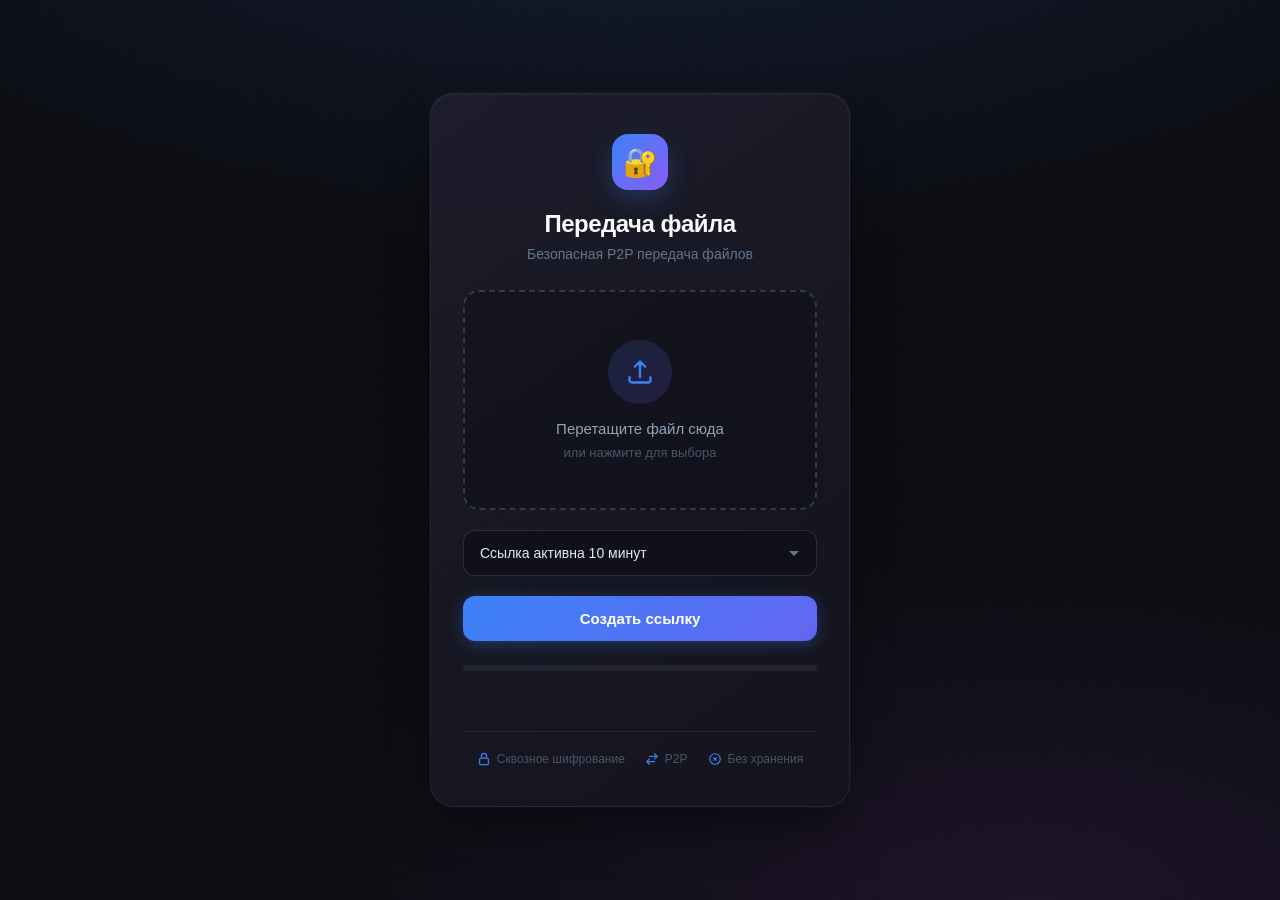
==== index.html @ 9a4ebb9e "commit 1" ====
<!doctype html>
<html lang="ru">
    <head>
        <meta charset="UTF-8" />
        <meta name="viewport" content="width=device-width, initial-scale=1.0" />
        <title>P2P Передача файла</title>
        <style>
            * {
                box-sizing: border-box;
                margin: 0;
                padding: 0;
            }

            body {
                min-height: 100vh;
                font-family:
                    -apple-system, BlinkMacSystemFont, "Segoe UI", Roboto,
                    sans-serif;
                display: flex;
                align-items: center;
                justify-content: center;
                background: #0a0a0f;
                background-image:
                    radial-gradient(
                        ellipse 80% 50% at 50% -20%,
                        rgba(59, 130, 246, 0.15),
                        transparent
                    ),
                    radial-gradient(
                        ellipse 60% 40% at 80% 100%,
                        rgba(168, 85, 247, 0.1),
                        transparent
                    );
                color: #e2e8f0;
                overflow: hidden;
                position: relative;
            }

            body::before {
                content: "";
                position: absolute;
                inset: 0;
                background: url("data:image/svg+xml,%3Csvg viewBox='0 0 400 400' xmlns='http://www.w3.org/2000/svg'%3E%3Cfilter id='noiseFilter'%3E%3CfeTurbulence type='fractalNoise' baseFrequency='0.9' numOctaves='4' stitchTiles='stitch'/%3E%3C/filter%3E%3Crect width='100%25' height='100%25' filter='url(%23noiseFilter)'/%3E%3C/svg%3E");
                opacity: 0.03;
                pointer-events: none;
            }

            .container {
                width: 100%;
                max-width: 420px;
                padding: 40px 32px;
                border-radius: 24px;
                background: linear-gradient(
                    145deg,
                    rgba(30, 30, 45, 0.9),
                    rgba(20, 20, 30, 0.95)
                );
                border: 1px solid rgba(255, 255, 255, 0.06);
                box-shadow:
                    0 25px 50px -12px rgba(0, 0, 0, 0.5),
                    0 0 0 1px rgba(255, 255, 255, 0.03),
                    inset 0 1px 0 rgba(255, 255, 255, 0.05);
                text-align: center;
                position: relative;
                z-index: 1;
            }

            .logo {
                width: 56px;
                height: 56px;
                margin: 0 auto 20px;
                background: linear-gradient(135deg, #3b82f6, #8b5cf6);
                border-radius: 16px;
                display: flex;
                align-items: center;
                justify-content: center;
                font-size: 28px;
                box-shadow: 0 8px 24px rgba(59, 130, 246, 0.25);
            }

            h2 {
                font-size: 24px;
                font-weight: 600;
                margin: 0 0 8px;
                letter-spacing: -0.5px;
                color: #f8fafc;
            }

            .subtitle {
                font-size: 14px;
                color: #64748b;
                margin-bottom: 28px;
            }

            #drop {
                border: 2px dashed rgba(100, 116, 139, 0.4);
                padding: 48px 20px;
                border-radius: 16px;
                cursor: pointer;
                transition: all 0.3s ease;
                position: relative;
                background: rgba(15, 15, 25, 0.5);
            }

            #drop:hover {
                border-color: #3b82f6;
                background: rgba(59, 130, 246, 0.05);
                transform: translateY(-2px);
            }

            .drop-icon {
                width: 64px;
                height: 64px;
                margin: 0 auto 16px;
                background: linear-gradient(
                    135deg,
                    rgba(59, 130, 246, 0.15),
                    rgba(139, 92, 246, 0.15)
                );
                border-radius: 50%;
                display: flex;
                align-items: center;
                justify-content: center;
            }

            .drop-icon svg {
                width: 28px;
                height: 28px;
                stroke: #3b82f6;
            }

            .drop-text {
                font-size: 15px;
                color: #94a3b8;
            }

            .drop-hint {
                font-size: 13px;
                color: #475569;
                margin-top: 8px;
            }

            select {
                margin-top: 20px;
                padding: 14px 44px 14px 16px;
                font-size: 14px;
                border-radius: 12px;
                border: 1px solid rgba(100, 116, 139, 0.3);
                color: #e2e8f0;
                width: 100%;
                outline: none;
                cursor: pointer;
                background: rgba(15, 15, 25, 0.8);
                background-image: url("data:image/svg+xml,%3Csvg xmlns='http://www.w3.org/2000/svg' width='16' height='16' fill='%2364748b' viewBox='0 0 16 16'%3E%3Cpath d='M8 11L3 6h10l-5 5z'/%3E%3C/svg%3E");
                background-position: right 14px center;
                background-repeat: no-repeat;
                appearance: none;
                transition: all 0.2s ease;
            }

            select:hover {
                border-color: rgba(100, 116, 139, 0.5);
            }

            select:focus {
                border-color: #3b82f6;
                box-shadow: 0 0 0 3px rgba(59, 130, 246, 0.15);
            }

            select option {
                background: #1a1a2e;
                color: #e2e8f0;
                padding: 12px;
            }

            button {
                margin-top: 20px;
                padding: 14px 28px;
                font-size: 15px;
                font-weight: 600;
                border: none;
                border-radius: 12px;
                background: linear-gradient(135deg, #3b82f6, #6366f1);
                color: #fff;
                cursor: pointer;
                transition: all 0.3s ease;
                width: 100%;
                box-shadow: 0 4px 16px rgba(59, 130, 246, 0.3);
            }

            button:hover {
                transform: translateY(-2px);
                box-shadow: 0 8px 24px rgba(59, 130, 246, 0.4);
            }

            button:active {
                transform: translateY(0);
            }

            #link {
                margin-top: 24px;
                padding: 16px;
                background: rgba(15, 15, 25, 0.6);
                border: 1px solid rgba(100, 116, 139, 0.2);
                border-radius: 12px;
                font-size: 13px;
                font-family: ui-monospace, "SF Mono", monospace;
                word-break: break-all;
                text-align: left;
                cursor: pointer;
                transition: all 0.2s ease;
                color: #94a3b8;
            }

            #link:hover {
                background: rgba(59, 130, 246, 0.1);
                border-color: rgba(59, 130, 246, 0.3);
            }

            #link:empty {
                display: none;
            }

            .link-hint {
                margin-top: 8px;
                font-size: 12px;
                color: #64748b;
                display: none;
            }

            #link:not(:empty) + .link-hint {
                display: block;
            }

            .toast {
                position: fixed;
                top: 75%;
                left: 50%;
                transform: translate(-50%, -50%) scale(0.9);
                background: rgba(30, 30, 45, 0.95);
                border: 1px solid rgba(59, 130, 246, 0.4);
                color: #f8fafc;
                padding: 16px 32px;
                border-radius: 12px;
                font-size: 15px;
                font-weight: 500;
                box-shadow:
                    0 25px 50px rgba(0, 0, 0, 0.5),
                    0 0 40px rgba(59, 130, 246, 0.2);
                opacity: 0;
                visibility: hidden;
                transition: all 0.3s cubic-bezier(0.4, 0, 0.2, 1);
                z-index: 1000;
                display: flex;
                align-items: center;
                gap: 10px;
            }

            .toast.show {
                opacity: 1;
                visibility: visible;
                transform: translate(-50%, -50%) scale(1);
            }

            .toast svg {
                width: 20px;
                height: 20px;
                stroke: #22c55e;
            }

            .progress {
                margin-top: 24px;
                width: 100%;
                height: 6px;
                background: rgba(100, 116, 139, 0.15);
                border-radius: 9999px;
                overflow: hidden;
            }

            .bar {
                height: 100%;
                width: 0%;
                background: linear-gradient(90deg, #3b82f6, #8b5cf6);
                border-radius: 9999px;
                transition: width 0.4s cubic-bezier(0.4, 0, 0.2, 1);
                box-shadow: 0 0 16px rgba(59, 130, 246, 0.5);
            }

            #status {
                margin-top: 12px;
                font-size: 13px;
                color: #64748b;
                min-height: 20px;
            }

            .footer {
                margin-top: 28px;
                padding-top: 20px;
                border-top: 1px solid rgba(100, 116, 139, 0.15);
                display: flex;
                justify-content: center;
                gap: 20px;
                flex-wrap: wrap;
            }

            .footer-item {
                display: flex;
                align-items: center;
                gap: 6px;
                font-size: 12px;
                color: #475569;
            }

            .footer-item svg {
                width: 14px;
                height: 14px;
                stroke: #3b82f6;
            }
        </style>
    </head>
    <body>
        <div class="container">
            <div class="logo">🔐</div>
            <h2>Передача файла</h2>
            <p class="subtitle">Безопасная P2P передача файлов</p>

            <div id="drop">
                <div class="drop-icon">
                    <svg
                        xmlns="http://www.w3.org/2000/svg"
                        fill="none"
                        viewBox="0 0 24 24"
                        stroke-width="2"
                        stroke="currentColor"
                    >
                        <path
                            stroke-linecap="round"
                            stroke-linejoin="round"
                            d="M3 16.5v2.25A2.25 2.25 0 005.25 21h13.5A2.25 2.25 0 0021 18.75V16.5m-13.5-9L12 3m0 0l4.5 4.5M12 3v13.5"
                        />
                    </svg>
                </div>
                <div class="drop-text">Перетащите файл сюда</div>
                <div class="drop-hint">или нажмите для выбора</div>
            </div>
            
            <input type="file" id="fileInput" style="display: none;" />

            <select id="time">
                <option value="5">Ссылка активна 5 минут</option>
                <option value="10" selected>Ссылка активна 10 минут</option>
                <option value="15">Ссылка активна 15 минут</option>
                <option value="30">Ссылка активна 30 минут</option>
            </select>

            <button onclick="create()">Создать ссылку</button>

            <p id="link"></p>
            <p class="link-hint">Нажмите на ссылку, чтобы скопировать</p>

            <div class="toast" id="toast">
                <svg
                    xmlns="http://www.w3.org/2000/svg"
                    fill="none"
                    viewBox="0 0 24 24"
                    stroke-width="2"
                    stroke="currentColor"
                >
                    <path
                        stroke-linecap="round"
                        stroke-linejoin="round"
                        d="M9 12.75L11.25 15 15 9.75M21 12a9 9 0 11-18 0 9 9 0 0118 0z"
                    />
                </svg>
                Ссылка скопирована
            </div>

            <div class="progress">
                <div class="bar" id="bar"></div>
            </div>

            <p id="status"></p>

            <div class="footer">
                <div class="footer-item">
                    <svg
                        xmlns="http://www.w3.org/2000/svg"
                        fill="none"
                        viewBox="0 0 24 24"
                        stroke-width="2"
                        stroke="currentColor"
                    >
                        <path
                            stroke-linecap="round"
                            stroke-linejoin="round"
                            d="M16.5 10.5V6.75a4.5 4.5 0 10-9 0v3.75m-.75 11.25h10.5a2.25 2.25 0 002.25-2.25v-6.75a2.25 2.25 0 00-2.25-2.25H6.75a2.25 2.25 0 00-2.25 2.25v6.75a2.25 2.25 0 002.25 2.25z"
                        />
                    </svg>
                    <span>Сквозное шифрование</span>
                </div>
                <div class="footer-item">
                    <svg
                        xmlns="http://www.w3.org/2000/svg"
                        fill="none"
                        viewBox="0 0 24 24"
                        stroke-width="2"
                        stroke="currentColor"
                    >
                        <path
                            stroke-linecap="round"
                            stroke-linejoin="round"
                            d="M7.5 21L3 16.5m0 0L7.5 12M3 16.5h13.5m0-13.5L21 7.5m0 0L16.5 12M21 7.5H7.5"
                        />
                    </svg>
                    <span>P2P</span>
                </div>
                <div class="footer-item">
                    <svg
                        xmlns="http://www.w3.org/2000/svg"
                        fill="none"
                        viewBox="0 0 24 24"
                        stroke-width="2"
                        stroke="currentColor"
                    >
                        <path
                            stroke-linecap="round"
                            stroke-linejoin="round"
                            d="M9.75 9.75l4.5 4.5m0-4.5l-4.5 4.5M21 12a9 9 0 11-18 0 9 9 0 0118 0z"
                        />
                    </svg>
                    <span>Без хранения</span>
                </div>
            </div>
        </div>

        <script src="sender.js"></script>

        <script>
            document
                .getElementById("link")
                .addEventListener("click", function () {
                    const text = this.innerText.trim();
                    if (!text) return;

                    const toast = document.getElementById("toast");

                    navigator.clipboard.writeText(text).then(() => {
                        this.style.transition = "all 0.3s";
                        this.style.background = "rgba(59, 130, 246, 0.25)";
                        this.style.borderColor = "#3b82f6";

                        toast.classList.add("show");

                        setTimeout(() => {
                            this.style.background = "rgba(15, 15, 25, 0.6)";
                            this.style.borderColor = "rgba(100, 116, 139, 0.2)";
                        }, 800);

                        setTimeout(() => {
                            toast.classList.remove("show");
                        }, 2000);
                    });
                });
        </script>
    </body>
</html>
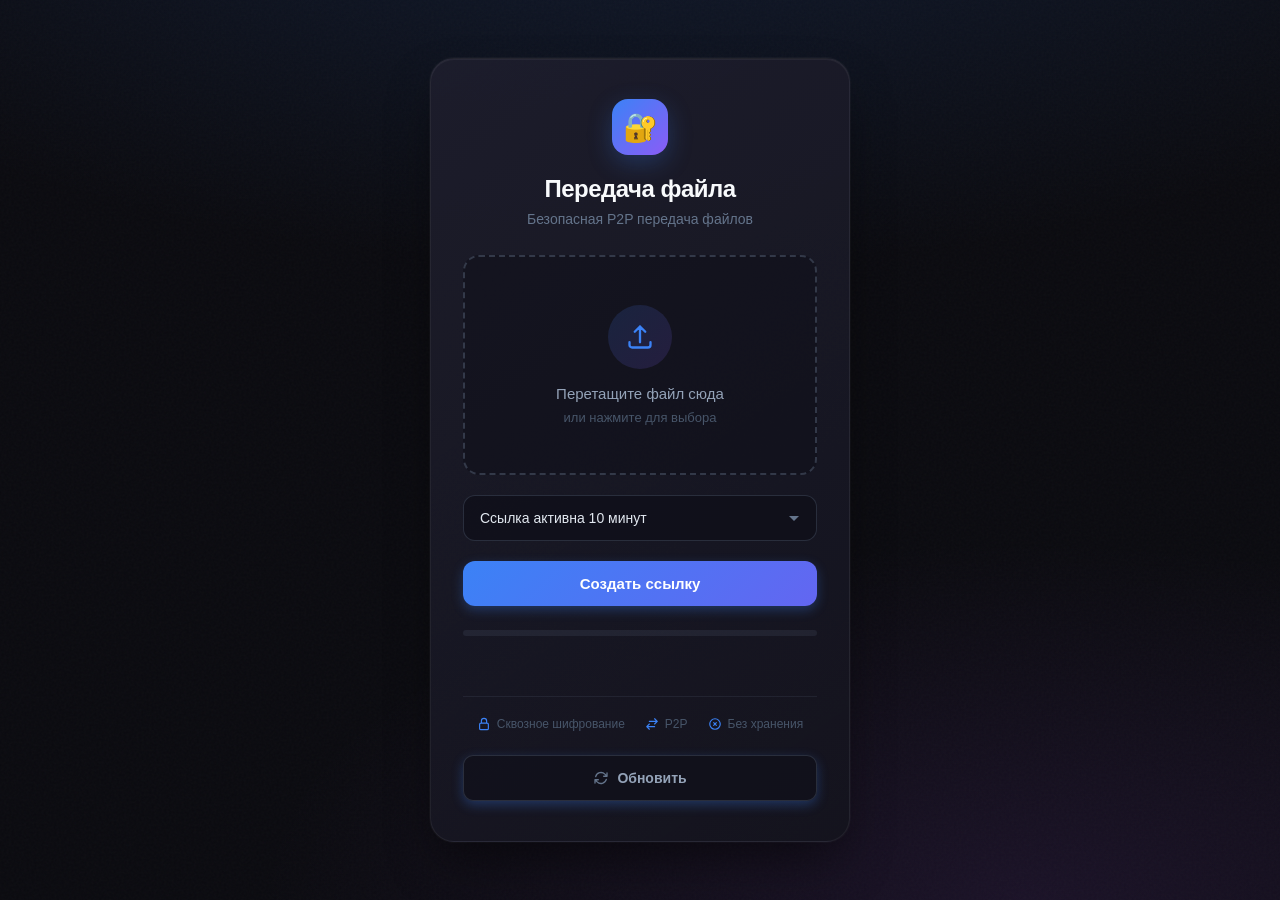
==== commit 8e57a8bc: "update дизайн" ====
--- a/index.html
+++ b/index.html
@@ -185,7 +185,7 @@
                 cursor: pointer;
                 transition: all 0.3s ease;
                 width: 100%;
-                box-shadow: 0 4px 16px rgba(59, 130, 246, 0.3);
+                box-shadow: 0 4px 12px rgba(59, 130, 246, 0.3);
             }
 
             button:hover {
@@ -316,6 +316,39 @@
                 height: 14px;
                 stroke: #3b82f6;
             }
+            .refresh-btn {
+                margin-top: 24px;
+                padding: 14px 28px;
+                font-size: 14px;
+                font-weight: bold;
+                border: 1px solid rgba(100, 116, 139, 0.3);
+                border-radius: 10px;
+                background: rgba(15, 15, 25, 0.6);
+                color: #94a3b8;
+                cursor: pointer;
+                transition: all 0.2s ease;
+                display: inline-flex;
+                align-items: center;
+                justify-content: center;
+                gap: 8px;
+            }
+
+            .refresh-btn:hover {
+                background: rgba(59, 130, 246, 0.1);
+                border-color: rgba(59, 130, 246, 0.4);
+                color: #e2e8f0;
+            }
+
+            .refresh-btn:hover svg {
+                stroke: #3b82f6;
+            }
+
+            .refresh-btn svg {
+                width: 16px;
+                height: 16px;
+                stroke: #64748b;
+                transition: stroke 0.2s ease;
+            }
         </style>
     </head>
     <body>
@@ -343,8 +376,8 @@
                 <div class="drop-text">Перетащите файл сюда</div>
                 <div class="drop-hint">или нажмите для выбора</div>
             </div>
-            
-            <input type="file" id="fileInput" style="display: none;" />
+
+            <input type="file" id="fileInput" style="display: none" />
 
             <select id="time">
                 <option value="5">Ссылка активна 5 минут</option>
@@ -431,6 +464,22 @@
                     <span>Без хранения</span>
                 </div>
             </div>
+            <button class="refresh-btn" onclick="location.reload()">
+                <svg
+                    xmlns="http://www.w3.org/2000/svg"
+                    fill="none"
+                    viewBox="0 0 24 24"
+                    stroke-width="2"
+                    stroke="currentColor"
+                >
+                    <path
+                        stroke-linecap="round"
+                        stroke-linejoin="round"
+                        d="M16.023 9.348h4.992v-.001M2.985 19.644v-4.992m0 0h4.992m-4.993 0l3.181 3.183a8.25 8.25 0 0013.803-3.7M4.031 9.865a8.25 8.25 0 0113.803-3.7l3.181 3.182m0-4.991v4.99"
+                    />
+                </svg>
+                Обновить
+            </button>
         </div>
 
         <script src="sender.js"></script>
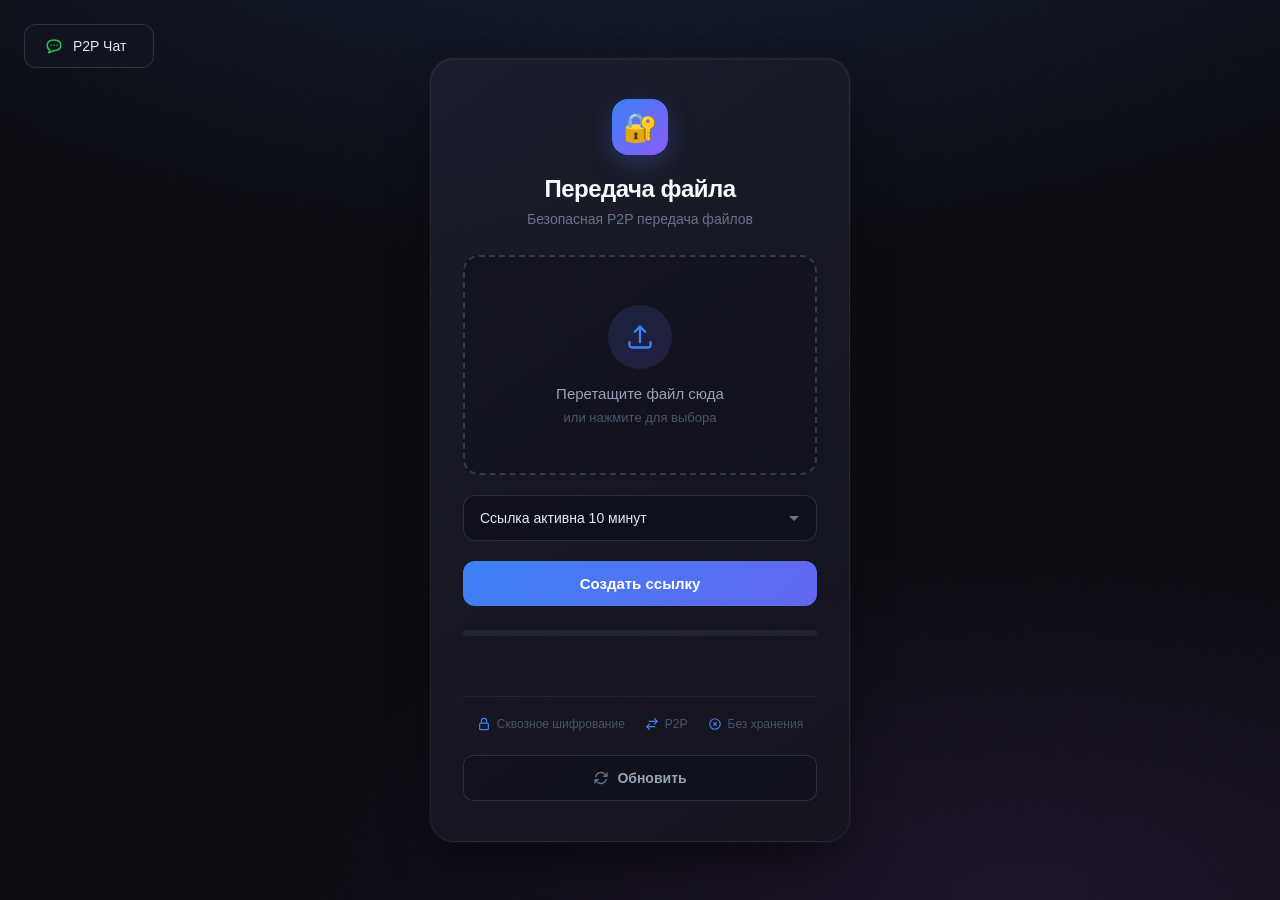
==== commit 0d9141a8: "добавил кнопку для перехода в p2p чат" ====
--- a/index.html
+++ b/index.html
@@ -174,7 +174,6 @@
             }
 
             button {
-                margin-top: 20px;
                 padding: 14px 28px;
                 font-size: 15px;
                 font-weight: 600;
@@ -185,12 +184,10 @@
                 cursor: pointer;
                 transition: all 0.3s ease;
                 width: 100%;
-                box-shadow: 0 4px 12px rgba(59, 130, 246, 0.3);
             }
 
             button:hover {
                 transform: translateY(-2px);
-                box-shadow: 0 8px 24px rgba(59, 130, 246, 0.4);
             }
 
             button:active {
@@ -349,9 +346,60 @@
                 stroke: #64748b;
                 transition: stroke 0.2s ease;
             }
+            .nav-btn {
+                position: fixed;
+                top: 24px;
+                left: 24px;
+                width: 130px;
+                padding: 12px 20px;
+                font-size: 14px;
+                font-weight: 500;
+                border: 1px solid rgba(100, 116, 139, 0.3);
+                border-radius: 12px;
+                background: rgba(20, 20, 30, 0.9);
+                color: #e2e8f0;
+                cursor: pointer;
+                transition: all 0.2s ease;
+                display: flex;
+                align-items: center;
+                gap: 10px;
+                z-index: 10;
+                backdrop-filter: blur(10px);
+            }
+
+            .nav-btn:hover {
+                background: rgba(34, 197, 94, 0.1);
+                border-color: rgba(34, 197, 94, 0.4);
+            }
+
+            .nav-btn svg {
+                width: 18px;
+                height: 18px;
+                stroke: #22c55e;
+            }
         </style>
     </head>
     <body>
+        <button class="nav-btn" id="navBtn">
+            <svg
+                width="24"
+                height="24"
+                viewBox="0 0 24 24"
+                fill="none"
+                xmlns="http://www.w3.org/2000/svg"
+                stroke-width="2"
+                stroke="currentColor"
+            >
+                <path
+                    d="M12 11H12.01M8 11H8.01M16 11H16.01M12.2896 17.9984C18.0965 17.9343 21 15.9189 21 11C21 6 18 4 12 4C6 4 3 6 3 11C3 14.0771 4.13623 16.018 6.40868 17.0557L5 21L12.2896 17.9984Z"
+                    stroke-width="2"
+                    stroke-linecap="round"
+                    stroke-linejoin="round"
+                />
+            </svg>
+
+            P2P Чат
+        </button>
         <div class="container">
             <div class="logo">🔐</div>
             <h2>Передача файла</h2>
@@ -386,7 +434,7 @@
                 <option value="30">Ссылка активна 30 минут</option>
             </select>
 
-            <button onclick="create()">Создать ссылку</button>
+            <button onclick="create()" style="margin-top: 20px;">Создать ссылку</button>
 
             <p id="link"></p>
             <p class="link-hint">Нажмите на ссылку, чтобы скопировать</p>
@@ -511,5 +559,12 @@
                     });
                 });
         </script>
+        <script>
+            const navBtn = document.getElementById("navBtn");
+            navBtn.addEventListener("click", () => {
+                const baseUrl = window.location.origin;
+                window.open(baseUrl + "/chat", "_blank");
+            });
+        </script>
     </body>
 </html>
